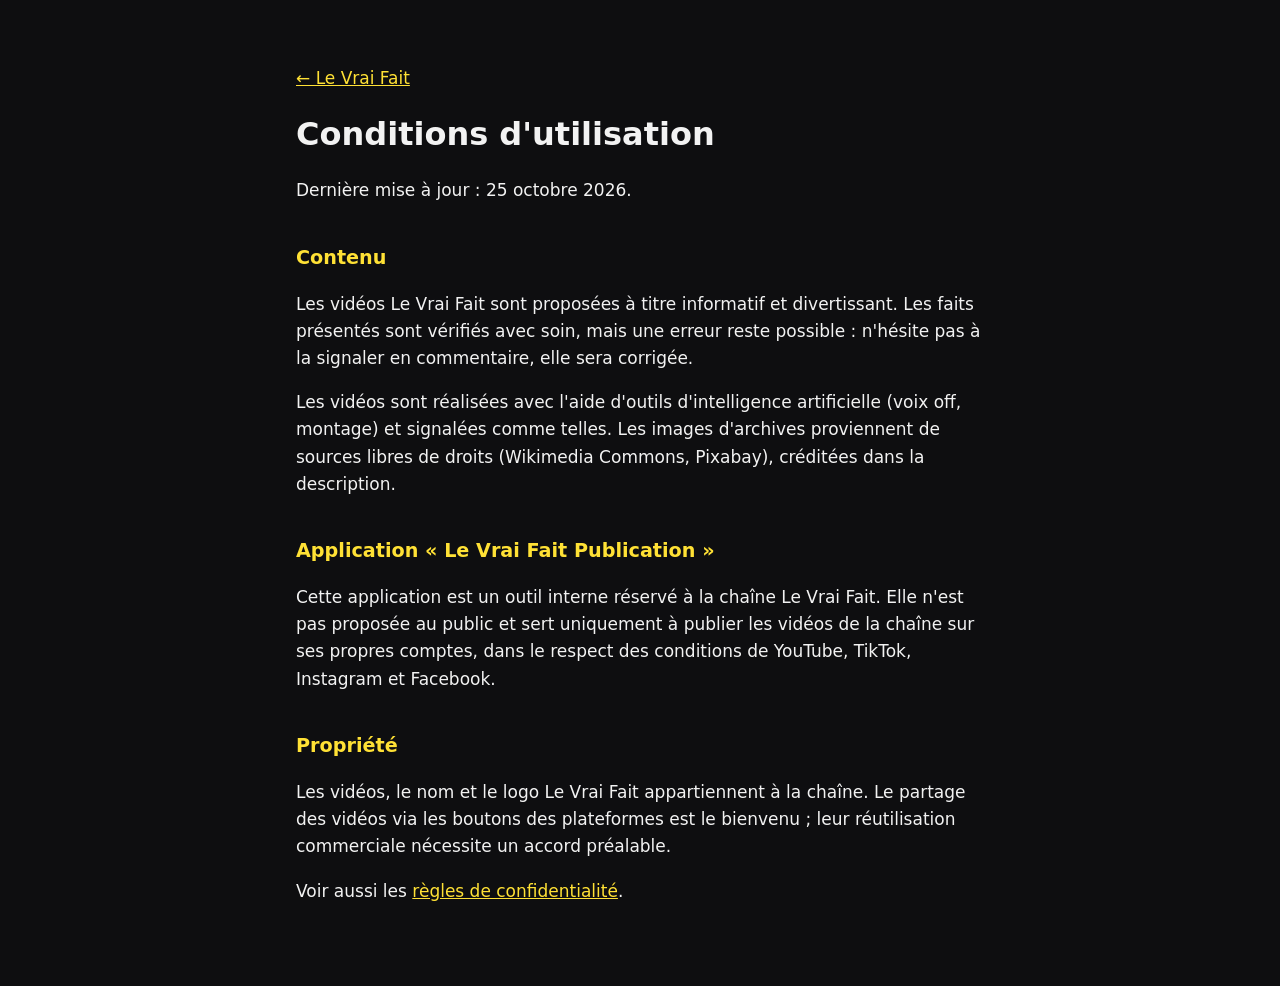
==== conditions.html @ 9aadfcbb "Site Le Vrai Fait : accueil, confidentialité, conditions" ====
<!doctype html>
<html lang="fr">
<head>
<meta charset="utf-8">
<meta name="viewport" content="width=device-width, initial-scale=1">
<title>Conditions – Le Vrai Fait</title>
<link rel="icon" href="logo.png">
<link rel="stylesheet" href="style.css">
</head>
<body>
<main>
  <p><a href="index.html">← Le Vrai Fait</a></p>
  <h1>Conditions d'utilisation</h1>
  <p>Dernière mise à jour : 25 octobre 2026.</p>

  <h2>Contenu</h2>
  <p>Les vidéos Le Vrai Fait sont proposées à titre informatif et divertissant. Les faits présentés sont vérifiés
  avec soin, mais une erreur reste possible : n'hésite pas à la signaler en commentaire, elle sera corrigée.</p>
  <p>Les vidéos sont réalisées avec l'aide d'outils d'intelligence artificielle (voix off, montage)
  et signalées comme telles. Les images d'archives proviennent de sources libres de droits
  (Wikimedia Commons, Pixabay), créditées dans la description.</p>

  <h2>Application « Le Vrai Fait Publication »</h2>
  <p>Cette application est un outil interne réservé à la chaîne Le Vrai Fait. Elle n'est pas proposée au public
  et sert uniquement à publier les vidéos de la chaîne sur ses propres comptes, dans le respect des conditions
  de YouTube, TikTok, Instagram et Facebook.</p>

  <h2>Propriété</h2>
  <p>Les vidéos, le nom et le logo Le Vrai Fait appartiennent à la chaîne. Le partage des vidéos via les boutons
  des plateformes est le bienvenu ; leur réutilisation commerciale nécessite un accord préalable.</p>

  <p>Voir aussi les <a href="confidentialite.html">règles de confidentialité</a>.</p>
</main>
</body>
</html>
---- style.css ----
/* Site vitrine « Le Vrai Fait » (GitHub Pages) : mêmes couleurs que la chaîne, noir + jaune */
:root { --fond: #0e0e10; --texte: #f2f2f2; --doux: #a8a8b0; --jaune: #ffe135; }
* { box-sizing: border-box; }
body { margin: 0; background: var(--fond); color: var(--texte);
       font: 17px/1.6 system-ui, -apple-system, "Segoe UI", Roboto, sans-serif; }
main { max-width: 720px; margin: 0 auto; padding: 48px 16px 64px; }
header { display: flex; align-items: center; gap: 16px; margin-bottom: 32px; }
header img { width: 72px; height: 72px; border-radius: 50%; }
h1 { margin: 0; font-size: 2rem; }
h2 { color: var(--jaune); font-size: 1.2rem; margin-top: 2em; }
a { color: var(--jaune); }
.accroche { color: var(--doux); margin: 4px 0 0; }
nav { display: flex; flex-wrap: wrap; gap: 8px 20px; margin: 24px 0; }
footer { margin-top: 48px; color: var(--doux); font-size: .9rem; }
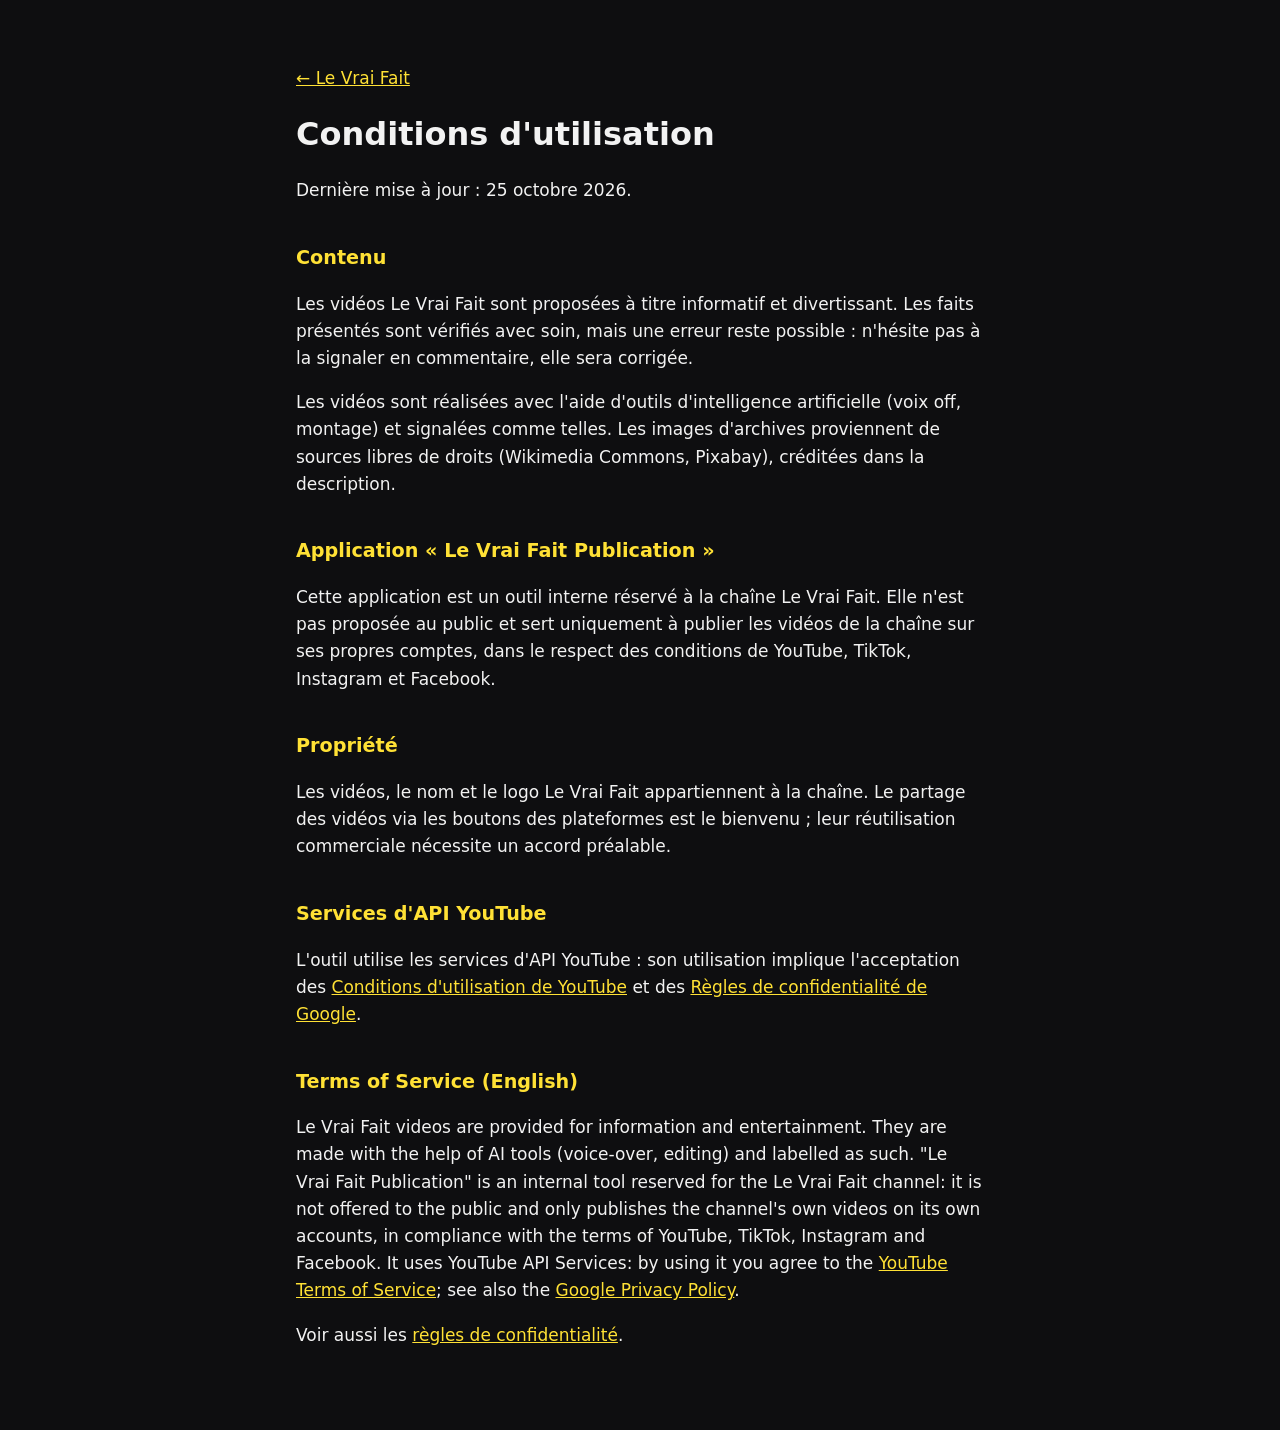
==== commit 8d80d94c: "Mise à jour conditions.html" ====
--- a/conditions.html
+++ b/conditions.html
@@ -29,6 +29,19 @@
   <p>Les vidéos, le nom et le logo Le Vrai Fait appartiennent à la chaîne. Le partage des vidéos via les boutons
   des plateformes est le bienvenu ; leur réutilisation commerciale nécessite un accord préalable.</p>
 
+  <h2>Services d'API YouTube</h2>
+  <p>L'outil utilise les services d'API YouTube : son utilisation implique l'acceptation des
+  <a href="https://www.youtube.com/t/terms">Conditions d'utilisation de YouTube</a> et des
+  <a href="https://policies.google.com/privacy">Règles de confidentialité de Google</a>.</p>
+
+  <h2 lang="en">Terms of Service (English)</h2>
+  <p lang="en">Le Vrai Fait videos are provided for information and entertainment. They are made with the help of
+  AI tools (voice-over, editing) and labelled as such. "Le Vrai Fait Publication" is an internal tool reserved for the
+  Le Vrai Fait channel: it is not offered to the public and only publishes the channel's own videos on its own
+  accounts, in compliance with the terms of YouTube, TikTok, Instagram and Facebook. It uses YouTube API Services:
+  by using it you agree to the <a href="https://www.youtube.com/t/terms">YouTube Terms of Service</a>; see also the
+  <a href="https://policies.google.com/privacy">Google Privacy Policy</a>.</p>
+
   <p>Voir aussi les <a href="confidentialite.html">règles de confidentialité</a>.</p>
 </main>
 </body>
